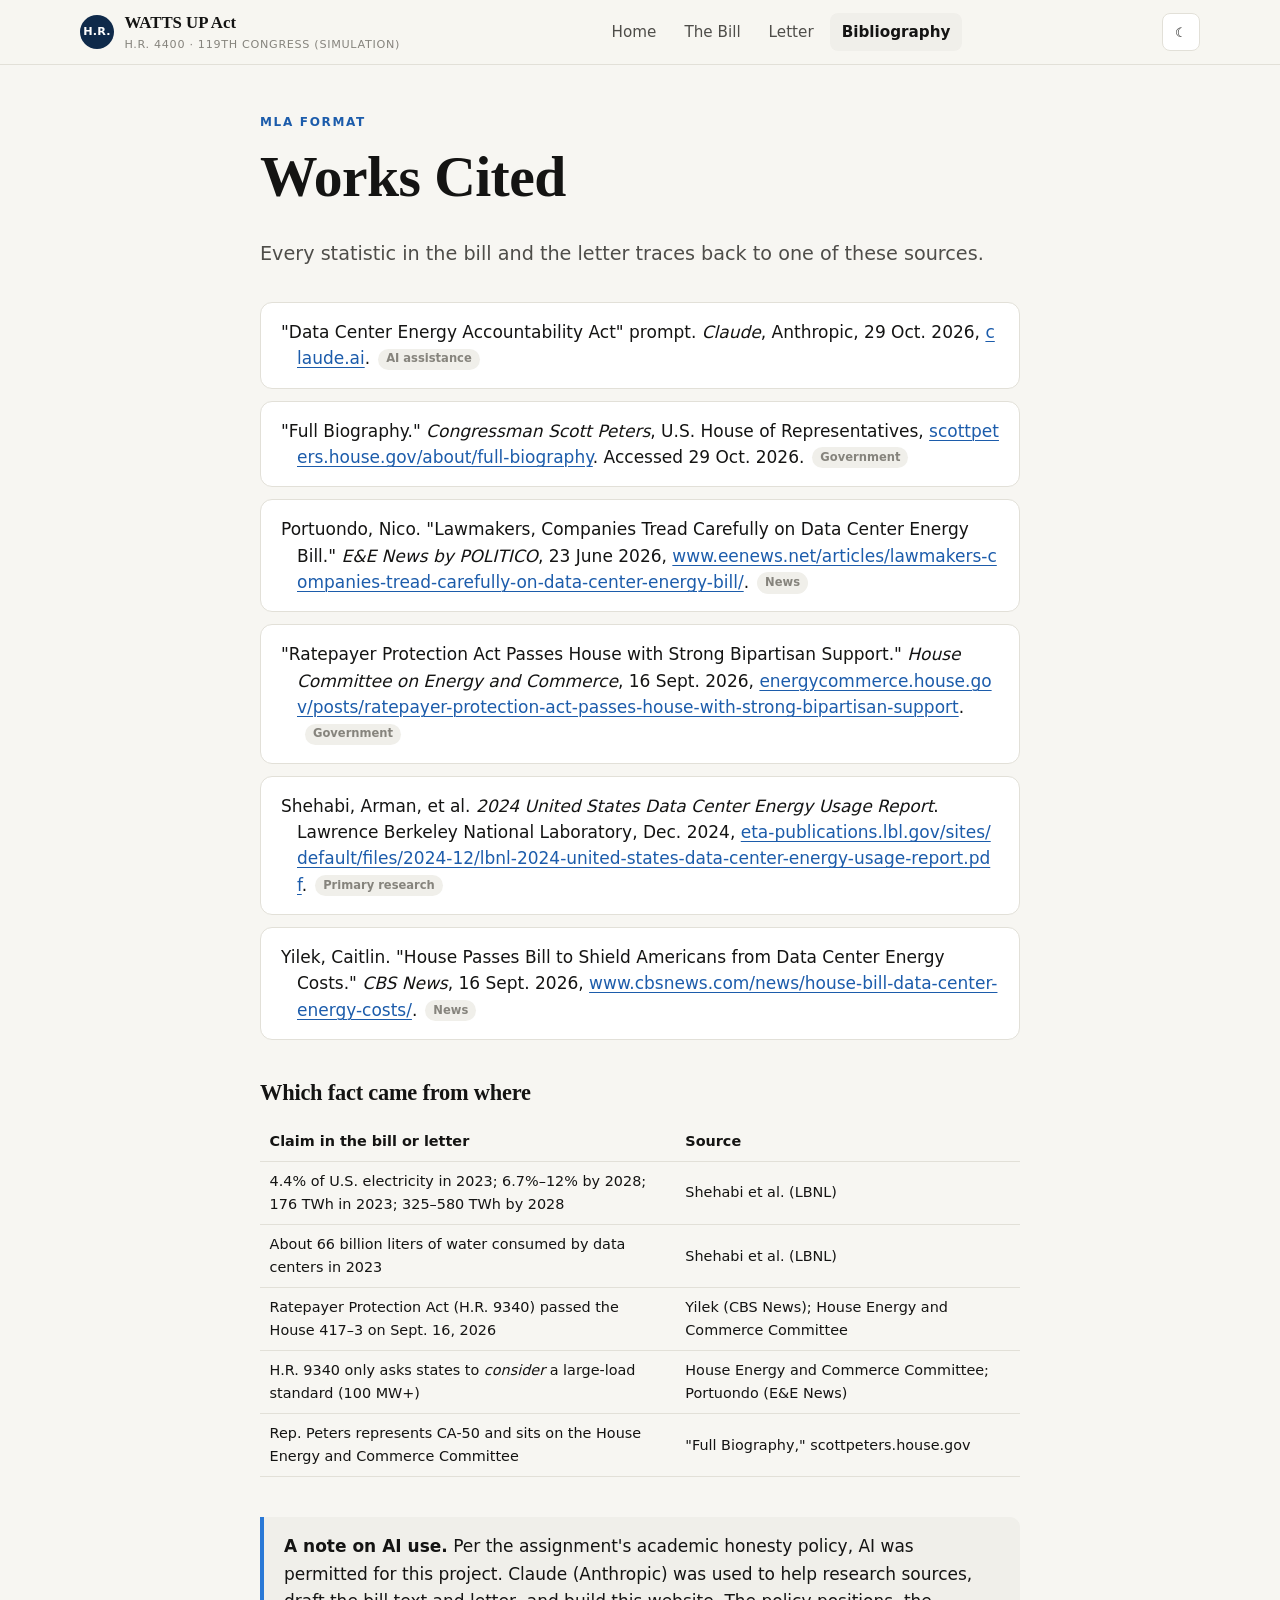
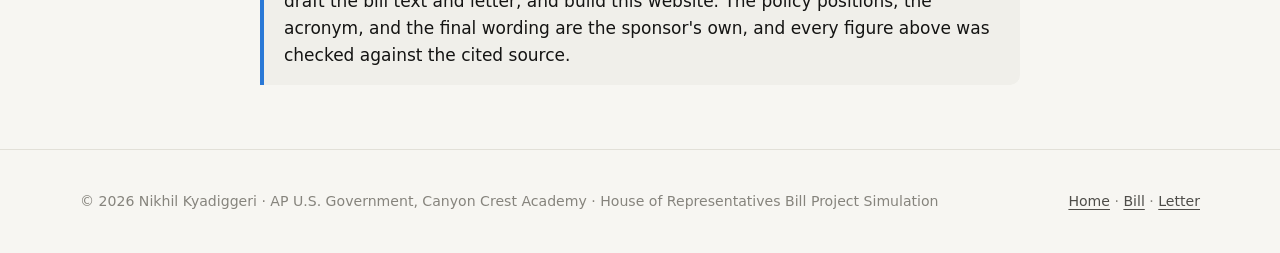
==== bibliography.html @ 98203495 "Publish WATTS UP Act website" ====
<!doctype html>
<html lang="en">
<head>
<meta charset="utf-8">
<meta name="viewport" content="width=device-width, initial-scale=1">
<title>Bibliography — WATTS UP Act</title>
<meta name="description" content="MLA works cited for the WATTS UP Act (H.R. 4400), plus a note on how AI was used in the project.">
<link rel="icon" href="data:image/svg+xml,%3Csvg xmlns='http://www.w3.org/2000/svg' viewBox='0 0 64 64'%3E%3Ccircle cx='32' cy='32' r='30' fill='%230f2a4a'/%3E%3Cpath d='M36 10 20 36h11l-3 18 16-26H33z' fill='%239ec5f4'/%3E%3C/svg%3E">
<link rel="stylesheet" href="styles.css">
<script>try{var t=localStorage.getItem('theme');if(t)document.documentElement.setAttribute('data-theme',t);else if(matchMedia('(prefers-color-scheme: dark)').matches)document.documentElement.setAttribute('data-theme','dark');}catch(e){}</script>
</head>
<body>
<div id="progress" aria-hidden="true"></div>
<header class="site-header">
  <nav class="wrap nav" aria-label="Main">
    <a class="brand" href="index.html"><span class="seal">H.R.</span><span>WATTS UP Act<small>H.R. 4400 · 119th Congress (Simulation)</small></span></a>
    <ul class="nav-links" id="navLinks">
      <li><a href="index.html">Home</a></li>
      <li><a href="bill.html">The Bill</a></li>
      <li><a href="letter.html">Letter</a></li>
      <li><a href="bibliography.html" aria-current="page">Bibliography</a></li>
    </ul>
    <div style="display:flex;gap:.5rem">
      <button class="icon-btn" id="themeBtn" title="Toggle dark mode" aria-label="Toggle dark mode">☾</button>
      <button class="icon-btn menu-btn" id="menuBtn" aria-label="Open menu" aria-controls="navLinks">☰</button>
    </div>
  </nav>
</header>

<main class="narrow" style="padding:3rem 0 4rem">
  <div class="section-head">
    <div class="eyebrow">MLA format</div>
    <h1>Works Cited</h1>
    <p class="lede">Every statistic in the bill and the letter traces back to one of these sources.</p>
  </div>

  <ol class="refs">
    <li>"Data Center Energy Accountability Act" prompt. <em>Claude</em>, Anthropic, 29 Oct. 2026, <a href="https://claude.ai" rel="noopener">claude.ai</a>.<span class="tag">AI assistance</span></li>
    <li>"Full Biography." <em>Congressman Scott Peters</em>, U.S. House of Representatives, <a href="https://scottpeters.house.gov/about/full-biography" rel="noopener">scottpeters.house.gov/about/full-biography</a>. Accessed 29 Oct. 2026.<span class="tag">Government</span></li>
    <li>Portuondo, Nico. "Lawmakers, Companies Tread Carefully on Data Center Energy Bill." <em>E&amp;E News by POLITICO</em>, 23 June 2026, <a href="https://www.eenews.net/articles/lawmakers-companies-tread-carefully-on-data-center-energy-bill/" rel="noopener">www.eenews.net/articles/lawmakers-companies-tread-carefully-on-data-center-energy-bill/</a>.<span class="tag">News</span></li>
    <li>"Ratepayer Protection Act Passes House with Strong Bipartisan Support." <em>House Committee on Energy and Commerce</em>, 16 Sept. 2026, <a href="https://energycommerce.house.gov/posts/ratepayer-protection-act-passes-house-with-strong-bipartisan-support" rel="noopener">energycommerce.house.gov/posts/ratepayer-protection-act-passes-house-with-strong-bipartisan-support</a>.<span class="tag">Government</span></li>
    <li>Shehabi, Arman, et al. <em>2024 United States Data Center Energy Usage Report</em>. Lawrence Berkeley National Laboratory, Dec. 2024, <a href="https://eta-publications.lbl.gov/sites/default/files/2024-12/lbnl-2024-united-states-data-center-energy-usage-report.pdf" rel="noopener">eta-publications.lbl.gov/sites/default/files/2024-12/lbnl-2024-united-states-data-center-energy-usage-report.pdf</a>.<span class="tag">Primary research</span></li>
    <li>Yilek, Caitlin. "House Passes Bill to Shield Americans from Data Center Energy Costs." <em>CBS News</em>, 16 Sept. 2026, <a href="https://www.cbsnews.com/news/house-bill-data-center-energy-costs/" rel="noopener">www.cbsnews.com/news/house-bill-data-center-energy-costs/</a>.<span class="tag">News</span></li>
  </ol>

  <h2 style="font-size:1.4rem;margin-top:2.5rem">Which fact came from where</h2>
  <table class="data">
    <thead><tr><th>Claim in the bill or letter</th><th>Source</th></tr></thead>
    <tbody>
      <tr><td>4.4% of U.S. electricity in 2023; 6.7%–12% by 2028; 176 TWh in 2023; 325–580 TWh by 2028</td><td>Shehabi et al. (LBNL)</td></tr>
      <tr><td>About 66 billion liters of water consumed by data centers in 2023</td><td>Shehabi et al. (LBNL)</td></tr>
      <tr><td>Ratepayer Protection Act (H.R. 9340) passed the House 417–3 on Sept. 16, 2026</td><td>Yilek (CBS News); House Energy and Commerce Committee</td></tr>
      <tr><td>H.R. 9340 only asks states to <em>consider</em> a large-load standard (100 MW+)</td><td>House Energy and Commerce Committee; Portuondo (E&amp;E News)</td></tr>
      <tr><td>Rep. Peters represents CA-50 and sits on the House Energy and Commerce Committee</td><td>"Full Biography," scottpeters.house.gov</td></tr>
    </tbody>
  </table>

  <div class="callout" style="margin-top:2.5rem">
    <strong>A note on AI use.</strong> Per the assignment's academic honesty policy, AI was permitted for this project. Claude (Anthropic) was used to help research sources, draft the bill text and letter, and build this website. The policy positions, the acronym, and the final wording are the sponsor's own, and every figure above was checked against the cited source.
  </div>
</main>

<footer class="site-footer">
  <div class="wrap">
    <div>© <span id="year">2026</span> Nikhil Kyadiggeri · AP U.S. Government, Canyon Crest Academy · House of Representatives Bill Project Simulation</div>
    <div><a href="index.html">Home</a> · <a href="bill.html">Bill</a> · <a href="letter.html">Letter</a></div>
  </div>
</footer>
<script src="app.js"></script>
</body>
</html>
---- styles.css ----
/* Data Center Energy Accountability Act — site styles
   Self-contained: no external fonts or libraries. */

:root {
  color-scheme: light;
  --bg: #f7f6f2;
  --surface: #ffffff;
  --surface-2: #f0efea;
  --ink: #141413;
  --ink-2: #4e4d49;
  --muted: #86847d;
  --line: #e2e0d8;
  --navy: #0f2a4a;
  --navy-2: #163b66;
  --accent: #2a78d6;      /* series-1 light */
  --accent-ink: #1c5cab;
  --amber: #c98500;
  --good: #0ca30c;
  --critical: #d03b3b;
  --chart-grid: #e1e0d9;
  --chart-axis: #c3c2b7;
  --shadow: 0 1px 2px rgba(20,20,19,.06), 0 8px 24px rgba(20,20,19,.08);
  --radius: 14px;
  --serif: "Iowan Old Style", "Palatino Linotype", "Book Antiqua", Palatino, Georgia, "Times New Roman", serif;
  --sans: system-ui, -apple-system, "Segoe UI", Roboto, "Helvetica Neue", Arial, sans-serif;
  --mono: ui-monospace, SFMono-Regular, Menlo, Consolas, monospace;
}
:root[data-theme="dark"] {
  color-scheme: dark;
  --bg: #0f0f0e;
  --surface: #1a1a19;
  --surface-2: #232321;
  --ink: #f0efec;
  --ink-2: #c3c2b7;
  --muted: #8f8e87;
  --line: #2c2c2a;
  --navy: #0b1b30;
  --navy-2: #122a4a;
  --accent: #3987e5;      /* series-1 dark */
  --accent-ink: #86b6ef;
  --amber: #eda100;
  --chart-grid: #2c2c2a;
  --chart-axis: #383835;
  --shadow: 0 1px 2px rgba(0,0,0,.4), 0 8px 24px rgba(0,0,0,.35);
}

* { box-sizing: border-box; }
html { scroll-behavior: smooth; }
@media (prefers-reduced-motion: reduce) { html { scroll-behavior: auto; } }
body {
  margin: 0;
  font-family: var(--sans);
  font-size: 17px;
  line-height: 1.6;
  color: var(--ink);
  background: var(--bg);
  -webkit-font-smoothing: antialiased;
}
h1, h2, h3, h4 { font-family: var(--serif); font-weight: 600; line-height: 1.15; margin: 0 0 .5em; letter-spacing: -.01em; }
h1 { font-size: clamp(2.2rem, 5vw, 3.6rem); }
h2 { font-size: clamp(1.7rem, 3.2vw, 2.4rem); }
h3 { font-size: 1.3rem; }
p { margin: 0 0 1em; }
a { color: var(--accent-ink); text-decoration-thickness: 1px; text-underline-offset: 3px; }
a:hover { color: var(--accent); }
.eyebrow { font-family: var(--sans); text-transform: uppercase; letter-spacing: .14em; font-size: .75rem; font-weight: 700; color: var(--accent-ink); margin-bottom: .75rem; }
.lede { font-size: 1.2rem; color: var(--ink-2); max-width: 62ch; }
.muted { color: var(--muted); }
.wrap { width: min(1120px, 100% - 2rem); margin-inline: auto; }
.narrow { width: min(760px, 100% - 2rem); margin-inline: auto; }
section { padding: clamp(3rem, 7vw, 5.5rem) 0; }
.section-head { max-width: 70ch; margin-bottom: 2rem; }

/* Progress bar */
#progress { position: fixed; top: 0; left: 0; height: 3px; width: 0; background: var(--accent); z-index: 60; transition: width .1s linear; }

/* Header */
.site-header {
  position: sticky; top: 0; z-index: 50;
  background: color-mix(in srgb, var(--bg) 86%, transparent);
  backdrop-filter: saturate(160%) blur(10px);
  -webkit-backdrop-filter: saturate(160%) blur(10px);
  border-bottom: 1px solid var(--line);
}
.nav { display: flex; align-items: center; justify-content: space-between; gap: 1rem; height: 64px; }
.brand { display: flex; align-items: center; gap: .65rem; text-decoration: none; color: var(--ink); font-family: var(--serif); font-weight: 700; font-size: 1.05rem; }
.brand .seal { width: 34px; height: 34px; border-radius: 50%; background: var(--navy); display: grid; place-items: center; color: #fff; font-family: var(--sans); font-size: .7rem; font-weight: 800; letter-spacing: .02em; }
.brand small { display: block; font-family: var(--sans); font-weight: 500; font-size: .7rem; color: var(--muted); letter-spacing: .06em; text-transform: uppercase; }
.nav-links { display: flex; align-items: center; gap: .25rem; list-style: none; margin: 0; padding: 0; }
.nav-links a { display: inline-block; padding: .45rem .75rem; border-radius: 8px; text-decoration: none; color: var(--ink-2); font-weight: 500; font-size: .95rem; }
.nav-links a:hover { background: var(--surface-2); color: var(--ink); }
.nav-links a[aria-current="page"] { color: var(--ink); background: var(--surface-2); font-weight: 600; }
.icon-btn { border: 1px solid var(--line); background: var(--surface); color: var(--ink); border-radius: 8px; width: 38px; height: 38px; display: grid; place-items: center; cursor: pointer; }
.icon-btn:hover { background: var(--surface-2); }
.menu-btn { display: none; }
@media (max-width: 760px) {
  .menu-btn { display: grid; }
  .nav-links { display: none; position: absolute; top: 64px; left: 0; right: 0; flex-direction: column; align-items: stretch; background: var(--surface); border-bottom: 1px solid var(--line); padding: .5rem 1rem 1rem; box-shadow: var(--shadow); }
  .nav-links.open { display: flex; }
  .nav-links a { padding: .8rem .75rem; }
}

/* Buttons */
.btn { display: inline-flex; align-items: center; gap: .5rem; padding: .8rem 1.25rem; border-radius: 10px; font-weight: 600; text-decoration: none; border: 1px solid transparent; cursor: pointer; font-size: 1rem; transition: transform .15s ease, background .15s ease; }
.btn:hover { transform: translateY(-1px); }
.btn-primary { background: var(--accent); color: #fff; }
.btn-primary:hover { background: var(--accent-ink); color: #fff; }
.btn-ghost { background: transparent; color: #fff; border-color: rgba(255,255,255,.35); }
.btn-ghost:hover { background: rgba(255,255,255,.1); }
.btn-outline { background: var(--surface); color: var(--ink); border-color: var(--line); }
.btn-outline:hover { background: var(--surface-2); }

/* Hero */
.hero {
  position: relative; overflow: hidden; color: #fff;
  background: radial-gradient(1200px 600px at 10% -10%, #2a78d6 0%, transparent 55%),
              radial-gradient(900px 500px at 100% 110%, #1c5cab 0%, transparent 50%),
              linear-gradient(160deg, var(--navy) 0%, #0a1c33 100%);
  padding: clamp(4rem, 9vw, 7rem) 0;
}
.hero::after { content: ""; position: absolute; inset: 0; background-image: linear-gradient(rgba(255,255,255,.05) 1px, transparent 1px), linear-gradient(90deg, rgba(255,255,255,.05) 1px, transparent 1px); background-size: 48px 48px; mask-image: radial-gradient(ellipse at center, #000 30%, transparent 75%); pointer-events: none; }
.hero .wrap { position: relative; z-index: 1; }
.hero .eyebrow { color: #9ec5f4; }
.hero h1 { color: #fff; max-width: 18ch; }
.hero h1 em { font-style: italic; color: #9ec5f4; }
.hero .lede { color: #d6e4f7; }
.hero-actions { display: flex; flex-wrap: wrap; gap: .75rem; margin-top: 1.75rem; }
.hero-meta { margin-top: 2.5rem; display: flex; flex-wrap: wrap; gap: 1.5rem 2.5rem; font-size: .85rem; color: #b7d3f6; }
.hero-meta b { display: block; color: #fff; font-size: 1rem; }

/* Stat tiles */
.stats { display: grid; grid-template-columns: repeat(auto-fit, minmax(220px, 1fr)); gap: 1rem; margin-top: -3rem; position: relative; z-index: 2; }
.stat { background: var(--surface); border: 1px solid var(--line); border-radius: var(--radius); padding: 1.4rem 1.5rem; box-shadow: var(--shadow); }
.stat .value { font-family: var(--serif); font-size: 2.4rem; font-weight: 700; line-height: 1; color: var(--ink); }
.stat .value small { font-size: 1.1rem; color: var(--muted); font-weight: 500; margin-left: .15rem; }
.stat .label { color: var(--ink-2); margin-top: .5rem; font-size: .95rem; }
.stat .src { color: var(--muted); font-size: .78rem; margin-top: .35rem; }

/* Pillars */
.pillars { display: grid; grid-template-columns: repeat(auto-fit, minmax(260px, 1fr)); gap: 1.25rem; }
.pillar { background: var(--surface); border: 1px solid var(--line); border-radius: var(--radius); padding: 1.6rem; position: relative; overflow: hidden; transition: transform .2s ease, box-shadow .2s ease; }
.pillar:hover { transform: translateY(-3px); box-shadow: var(--shadow); }
.pillar .num { font-family: var(--serif); font-size: 3rem; line-height: 1; color: var(--accent); opacity: .25; position: absolute; top: .6rem; right: 1rem; font-weight: 700; }
.pillar h3 { margin-top: .25rem; }
.pillar p { color: var(--ink-2); margin-bottom: .75rem; }
.pillar a { font-weight: 600; font-size: .95rem; }

/* Two-column */
.split { display: grid; grid-template-columns: 1.1fr .9fr; gap: 3rem; align-items: start; }
@media (max-width: 860px) { .split { grid-template-columns: 1fr; } }

/* Chart */
.card { background: var(--surface); border: 1px solid var(--line); border-radius: var(--radius); padding: 1.5rem; box-shadow: var(--shadow); }
.chart-head { display: flex; justify-content: space-between; align-items: baseline; gap: 1rem; flex-wrap: wrap; margin-bottom: .5rem; }
.chart-head h3 { margin: 0; font-family: var(--sans); font-size: 1.05rem; font-weight: 700; }
.chart-head .sub { color: var(--muted); font-size: .85rem; }
.chart-wrap { position: relative; }
.chart-wrap svg { width: 100%; height: auto; display: block; font-family: var(--sans); }
.chart-wrap .tip { position: absolute; pointer-events: none; background: var(--ink); color: var(--bg); padding: .5rem .7rem; border-radius: 8px; font-size: .82rem; line-height: 1.35; white-space: nowrap; transform: translate(-50%, calc(-100% - 12px)); opacity: 0; transition: opacity .12s ease; box-shadow: var(--shadow); }
.chart-wrap .tip.show { opacity: 1; }
.chart-wrap .tip b { display: block; font-size: .9rem; }
.chart-foot { display: flex; justify-content: space-between; gap: 1rem; flex-wrap: wrap; align-items: center; margin-top: .75rem; font-size: .82rem; color: var(--muted); }
.legend { display: flex; gap: 1.25rem; flex-wrap: wrap; }
.legend span { display: inline-flex; align-items: center; gap: .4rem; }
.legend i { width: 18px; height: 0; border-top: 2px solid var(--accent); display: inline-block; }
.legend i.dash { border-top-style: dashed; }
.legend i.band { width: 18px; height: 10px; border: 0; background: var(--accent); opacity: .18; border-radius: 2px; }
.table-toggle { background: none; border: 0; color: var(--accent-ink); font: inherit; font-size: .82rem; cursor: pointer; text-decoration: underline; text-underline-offset: 3px; padding: 0; }
table.data { width: 100%; border-collapse: collapse; margin-top: 1rem; font-size: .9rem; }
table.data th, table.data td { text-align: left; padding: .5rem .6rem; border-bottom: 1px solid var(--line); }
table.data td.num { font-variant-numeric: tabular-nums; text-align: right; }
table.data th.num { text-align: right; }

/* Calculator */
.calc { display: grid; gap: 1.25rem; }
.calc label { font-weight: 600; display: flex; justify-content: space-between; align-items: baseline; }
.calc label output { font-family: var(--mono); font-weight: 600; color: var(--accent-ink); }
.calc input[type=range] { width: 100%; accent-color: var(--accent); }
.calc .ticks { display: flex; justify-content: space-between; font-size: .75rem; color: var(--muted); margin-top: -.5rem; }
.results { display: grid; grid-template-columns: repeat(auto-fit, minmax(150px, 1fr)); gap: .75rem; }
.result { background: var(--surface-2); border-radius: 10px; padding: .9rem 1rem; }
.result .v { font-family: var(--serif); font-size: 1.55rem; font-weight: 700; line-height: 1.1; }
.result .k { font-size: .8rem; color: var(--ink-2); margin-top: .25rem; }
.calc .note { font-size: .82rem; color: var(--muted); }
.calc .split-bar { display: flex; height: 14px; border-radius: 7px; overflow: hidden; gap: 2px; background: var(--surface-2); }
.calc .split-bar span { display: block; height: 100%; transition: width .3s ease; }
.calc .split-bar .a { background: var(--accent); }
.calc .split-bar .b { background: #1baf7a; }
.calc .split-bar .c { background: #eda100; }
.split-legend { display: flex; flex-wrap: wrap; gap: 1rem; font-size: .8rem; color: var(--ink-2); }
.split-legend i { display: inline-block; width: 10px; height: 10px; border-radius: 3px; margin-right: .35rem; vertical-align: middle; }

/* Timeline */
.timeline { list-style: none; margin: 0; padding: 0; display: grid; gap: 0; position: relative; }
.timeline::before { content: ""; position: absolute; left: 11px; top: 8px; bottom: 8px; width: 2px; background: var(--line); }
.timeline li { position: relative; padding: 0 0 1.4rem 2.2rem; }
.timeline li::before { content: ""; position: absolute; left: 4px; top: .45rem; width: 16px; height: 16px; border-radius: 50%; background: var(--accent); border: 3px solid var(--bg); box-shadow: 0 0 0 2px var(--accent); }
.timeline b { display: block; font-family: var(--serif); font-size: 1.1rem; }
.timeline span { color: var(--ink-2); }

/* Bill page */
.doc-layout { display: grid; grid-template-columns: 240px 1fr; gap: 3rem; align-items: start; }
@media (max-width: 900px) { .doc-layout { grid-template-columns: 1fr; } .toc { position: static !important; } }
.toc { position: sticky; top: 84px; }
.toc ol { list-style: none; margin: 0; padding: 0; border-left: 2px solid var(--line); }
.toc li a { display: block; padding: .45rem .9rem; color: var(--ink-2); text-decoration: none; font-size: .92rem; border-left: 2px solid transparent; margin-left: -2px; }
.toc li a:hover { color: var(--ink); }
.toc li a.active { color: var(--accent-ink); border-left-color: var(--accent); font-weight: 600; }
.toc .tools { margin-top: 1rem; display: grid; gap: .5rem; }
.bill-paper { background: var(--surface); border: 1px solid var(--line); border-radius: var(--radius); padding: clamp(1.5rem, 4vw, 3rem); box-shadow: var(--shadow); }
.bill-paper .header-block { text-align: center; border-bottom: 1px solid var(--line); padding-bottom: 1.5rem; margin-bottom: 2rem; }
.bill-paper .header-block .congress { font-family: var(--sans); text-transform: uppercase; letter-spacing: .16em; font-size: .75rem; color: var(--muted); }
.bill-paper .header-block .hr { font-family: var(--serif); font-size: 1.5rem; font-weight: 700; margin: .25rem 0; }
.bill-paper .header-block .intro { color: var(--ink-2); font-size: .95rem; }
.bill-paper .enact { font-style: italic; color: var(--ink-2); margin: 1.25rem 0 2rem; }
.bill-section { border-top: 1px solid var(--line); padding: 1.5rem 0 0; margin-top: 1.5rem; scroll-margin-top: 90px; }
.bill-section h2 { font-size: 1.35rem; display: flex; align-items: center; justify-content: space-between; gap: 1rem; cursor: pointer; margin: 0; }
.bill-section h2 .chev { width: 28px; height: 28px; border-radius: 50%; border: 1px solid var(--line); display: grid; place-items: center; font-size: .9rem; color: var(--muted); transition: transform .2s ease; flex: none; }
.bill-section.collapsed h2 .chev { transform: rotate(-90deg); }
.bill-section .body { margin-top: 1rem; overflow: hidden; }
.bill-section.collapsed .body { display: none; }
.bill-section .plain { background: var(--surface-2); border-left: 3px solid var(--accent); padding: .8rem 1rem; border-radius: 0 8px 8px 0; margin-top: 1rem; font-size: .95rem; }
.bill-section .plain b { color: var(--accent-ink); }
.bill-section ol.clauses { padding-left: 1.3rem; }
.bill-section ol.clauses li { margin-bottom: .55rem; }
.bill-section ol.clauses li::marker { color: var(--accent-ink); font-weight: 600; }
.signature { margin-top: 2rem; border-top: 1px solid var(--line); padding-top: 1.25rem; color: var(--ink-2); font-size: .95rem; }
.signature b { color: var(--ink); }
.pill { display: inline-block; padding: .2rem .6rem; border-radius: 999px; background: var(--surface-2); font-size: .78rem; font-weight: 600; color: var(--ink-2); }
.toast { position: fixed; left: 50%; bottom: 24px; transform: translate(-50%, 20px); background: var(--ink); color: var(--bg); padding: .6rem 1rem; border-radius: 10px; font-size: .9rem; opacity: 0; transition: all .2s ease; z-index: 70; pointer-events: none; }
.toast.show { opacity: 1; transform: translate(-50%, 0); }

/* Letter page */
.letter-paper { background: var(--surface); border: 1px solid var(--line); border-radius: var(--radius); padding: clamp(1.75rem, 5vw, 3.5rem); box-shadow: var(--shadow); font-family: var(--serif); font-size: 1.08rem; line-height: 2; }
.letter-paper p { margin-bottom: 1.2em; }
.letter-paper .addr { line-height: 1.5; margin-bottom: 1.5em; }
.letter-paper .sig { margin-top: 1.5em; }
.proof { margin-top: 2rem; }
.proof .frame { border: 2px dashed var(--line); border-radius: var(--radius); padding: 2rem; text-align: center; color: var(--muted); background: var(--surface-2); }
.proof img { max-width: 100%; border-radius: 10px; border: 1px solid var(--line); box-shadow: var(--shadow); }

/* Bibliography */
.refs { list-style: none; margin: 0; padding: 0; display: grid; gap: .75rem; }
.refs li { background: var(--surface); border: 1px solid var(--line); border-radius: 12px; padding: 1rem 1.25rem; padding-left: 2.25rem; text-indent: -1rem; line-height: 1.55; }
.refs li em { font-style: italic; }
.refs li a { word-break: break-all; }
.refs li .tag { display: inline-block; text-indent: 0; margin-left: .5rem; padding: .1rem .5rem; border-radius: 999px; background: var(--surface-2); font-size: .72rem; color: var(--muted); font-weight: 600; vertical-align: middle; }
.callout { background: var(--surface-2); border-left: 4px solid var(--accent); padding: 1rem 1.25rem; border-radius: 0 10px 10px 0; }

/* Footer */
.site-footer { border-top: 1px solid var(--line); padding: 2.5rem 0; color: var(--muted); font-size: .88rem; }
.site-footer .wrap { display: flex; justify-content: space-between; gap: 1rem; flex-wrap: wrap; }
.site-footer a { color: var(--ink-2); }

/* Reveal animation */
.reveal { opacity: 0; transform: translateY(14px); transition: opacity .6s ease, transform .6s ease; }
.reveal.in { opacity: 1; transform: none; }
@media (prefers-reduced-motion: reduce) { .reveal { opacity: 1; transform: none; transition: none; } }

/* Utilities */
.grid-2 { display: grid; grid-template-columns: repeat(auto-fit, minmax(280px, 1fr)); gap: 1.25rem; }
.sr-only { position: absolute; width: 1px; height: 1px; overflow: hidden; clip: rect(0 0 0 0); }
.quote { font-family: var(--serif); font-size: 1.35rem; line-height: 1.5; border-left: 4px solid var(--accent); padding-left: 1.25rem; color: var(--ink); margin: 0; }
.quote cite { display: block; font-family: var(--sans); font-size: .85rem; color: var(--muted); margin-top: .75rem; font-style: normal; }
.cta { background: var(--navy); color: #fff; border-radius: var(--radius); padding: clamp(2rem, 5vw, 3.5rem); display: flex; justify-content: space-between; align-items: center; gap: 2rem; flex-wrap: wrap; }
.cta h2 { color: #fff; margin: 0; }
.cta p { color: #c9d8ec; margin: .4rem 0 0; }
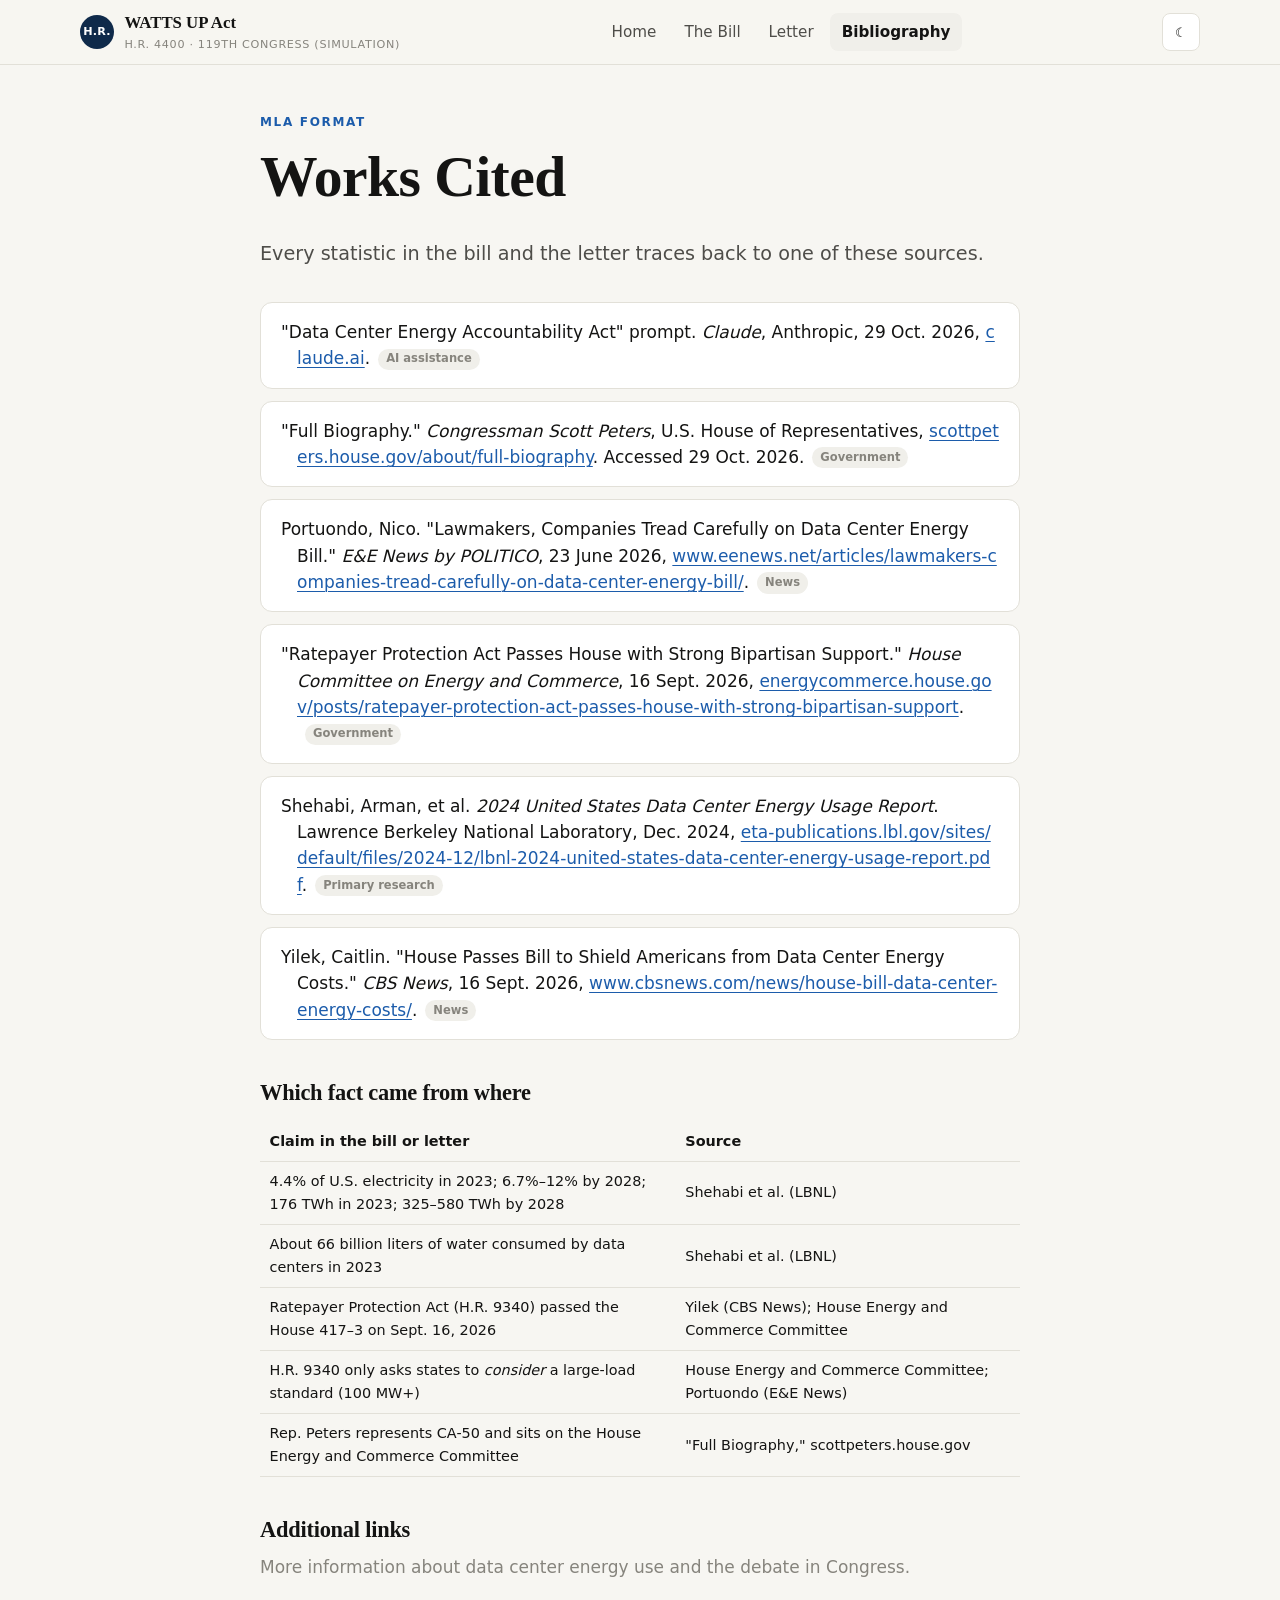
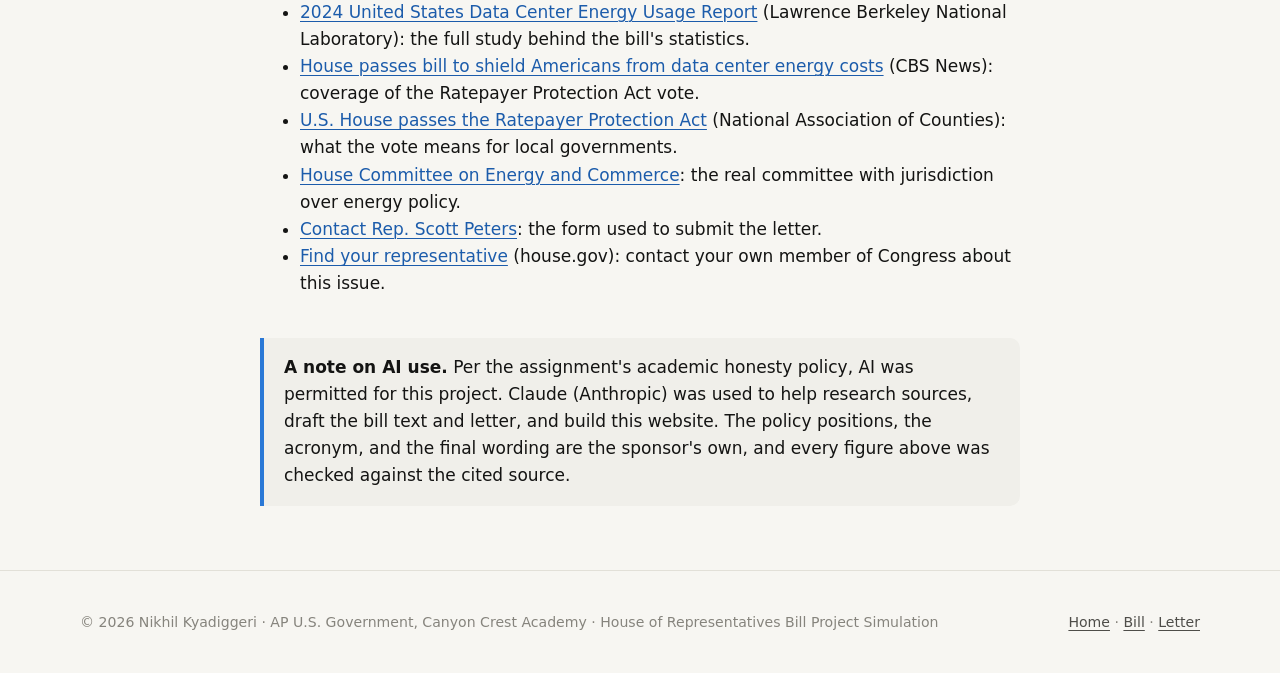
==== commit 906ee163: "Add proof of submission, match letter to bill doc, add additional links" ====
--- a/bibliography.html
+++ b/bibliography.html
@@ -55,6 +55,17 @@
     </tbody>
   </table>
 
+  <h2 style="font-size:1.4rem;margin-top:2.5rem">Additional links</h2>
+  <p class="muted">More information about data center energy use and the debate in Congress.</p>
+  <ul>
+    <li><a href="https://eta-publications.lbl.gov/sites/default/files/2024-12/lbnl-2024-united-states-data-center-energy-usage-report.pdf" target="_blank" rel="noopener">2024 United States Data Center Energy Usage Report</a> (Lawrence Berkeley National Laboratory): the full study behind the bill's statistics.</li>
+    <li><a href="https://www.cbsnews.com/news/house-bill-data-center-energy-costs/" target="_blank" rel="noopener">House passes bill to shield Americans from data center energy costs</a> (CBS News): coverage of the Ratepayer Protection Act vote.</li>
+    <li><a href="https://www.naco.org/news/us-house-passes-ratepayer-protection-act" target="_blank" rel="noopener">U.S. House passes the Ratepayer Protection Act</a> (National Association of Counties): what the vote means for local governments.</li>
+    <li><a href="https://energycommerce.house.gov/" target="_blank" rel="noopener">House Committee on Energy and Commerce</a>: the real committee with jurisdiction over energy policy.</li>
+    <li><a href="https://scottpeters.house.gov/contact" target="_blank" rel="noopener">Contact Rep. Scott Peters</a>: the form used to submit the letter.</li>
+    <li><a href="https://www.house.gov/representatives/find-your-representative" target="_blank" rel="noopener">Find your representative</a> (house.gov): contact your own member of Congress about this issue.</li>
+  </ul>
+
   <div class="callout" style="margin-top:2.5rem">
     <strong>A note on AI use.</strong> Per the assignment's academic honesty policy, AI was permitted for this project. Claude (Anthropic) was used to help research sources, draft the bill text and letter, and build this website. The policy positions, the acronym, and the final wording are the sponsor's own, and every figure above was checked against the cited source.
   </div>
--- a/styles.css
+++ b/styles.css
@@ -265,3 +265,117 @@
 .cta { background: var(--navy); color: #fff; border-radius: var(--radius); padding: clamp(2rem, 5vw, 3.5rem); display: flex; justify-content: space-between; align-items: center; gap: 2rem; flex-wrap: wrap; }
 .cta h2 { color: #fff; margin: 0; }
 .cta p { color: #c9d8ec; margin: .4rem 0 0; }
+
+/* ===== Motion layer: intro, parallax background, live ticker ===== */
+
+/* Intro overlay (added by JS; harmless if JS never runs because it is hidden until .is-on) */
+#intro { position: fixed; inset: 0; z-index: 100; background: #06101f; display: none; align-items: flex-end; justify-content: center; pointer-events: none; }
+#intro.is-on { display: flex; }
+#intro.is-off { opacity: 0; transition: opacity .7s ease; }
+#intro canvas { position: absolute; inset: 0; width: 100%; height: 100%; }
+#intro .intro-label { position: relative; margin-bottom: 12vh; font-family: var(--sans); font-size: .78rem; letter-spacing: .3em; color: #9ec5f4; display: flex; align-items: center; gap: .6rem; opacity: 0; animation: introLabel .6s ease .25s forwards; }
+#intro .intro-dot { width: 8px; height: 8px; border-radius: 50%; background: #9ec5f4; box-shadow: 0 0 12px #9ec5f4; animation: pulse 1s ease-in-out infinite; }
+@keyframes introLabel { to { opacity: 1; } }
+@keyframes pulse { 0%, 100% { transform: scale(1); opacity: 1; } 50% { transform: scale(1.5); opacity: .5; } }
+body.intro-running { overflow: hidden; }
+body.home.intro-running .hero .wrap > * { opacity: 0; }
+body.home.hero-in .hero .wrap > * { animation: heroIn .8s cubic-bezier(.2,.7,.2,1) forwards; }
+body.home.hero-in .hero .wrap > :nth-child(2) { animation-delay: .08s; }
+body.home.hero-in .hero .wrap > :nth-child(3) { animation-delay: .16s; }
+body.home.hero-in .hero .wrap > :nth-child(4) { animation-delay: .24s; }
+body.home.hero-in .hero .wrap > :nth-child(5) { animation-delay: .32s; }
+@keyframes heroIn { from { opacity: 0; transform: translateY(22px); filter: blur(6px); } to { opacity: 1; transform: none; filter: blur(0); } }
+
+/* Parallax background layer */
+.bg-layer { position: fixed; inset: 0; z-index: 0; pointer-events: none; overflow: hidden; }
+.bg-layer canvas { position: absolute; inset: 0; width: 100%; height: 100%; opacity: .55; }
+.orb { position: absolute; border-radius: 50%; filter: blur(60px); opacity: .35; will-change: transform; }
+.orb-1 { width: 520px; height: 520px; left: -160px; top: 20vh; background: radial-gradient(circle, #2a78d6 0%, transparent 70%); }
+.orb-2 { width: 420px; height: 420px; right: -120px; top: 70vh; background: radial-gradient(circle, #1baf7a 0%, transparent 70%); opacity: .22; }
+.orb-3 { width: 600px; height: 600px; left: 35vw; top: 150vh; background: radial-gradient(circle, #eda100 0%, transparent 70%); opacity: .14; }
+:root[data-theme="dark"] .orb { opacity: .28; }
+:root[data-theme="dark"] .orb-2 { opacity: .18; }
+:root[data-theme="dark"] .orb-3 { opacity: .12; }
+body.home main, body.home .site-header, body.home .site-footer { position: relative; z-index: 1; }
+body.home { background: transparent; }
+body.home::before { content: ""; position: fixed; inset: 0; background: var(--bg); z-index: -1; }
+body.home section:not(.hero), body.home .live-section { background-color: transparent; }
+body.home #pillars, body.home #timeline { background: color-mix(in srgb, var(--surface-2) 72%, transparent); backdrop-filter: blur(2px); }
+
+/* Hero bolts */
+.hero-bolts { position: absolute; inset: 0; pointer-events: none; overflow: hidden; }
+.bolt { position: absolute; width: 64px; fill: #9ec5f4; opacity: .12; filter: drop-shadow(0 0 14px rgba(158,197,244,.8)); will-change: transform; }
+.bolt-a { left: 68%; top: 8%; width: 110px; }
+.bolt-b { left: 86%; top: 42%; width: 70px; transform: rotate(14deg); }
+.bolt-c { left: 56%; top: 62%; width: 46px; transform: rotate(-10deg); }
+@media (max-width: 760px) { .bolt-a { left: 78%; width: 70px; } .bolt-c { display: none; } }
+
+/* Live ticker */
+.live-section { padding-top: 2.5rem; padding-bottom: 0; }
+.live-card { background: var(--navy); color: #fff; border-radius: var(--radius); padding: clamp(1.4rem, 3vw, 2.2rem); box-shadow: var(--shadow); position: relative; overflow: hidden; }
+.live-card::after { content: ""; position: absolute; inset: 0; background: linear-gradient(90deg, transparent 0%, rgba(158,197,244,.08) 50%, transparent 100%); transform: translateX(-100%); animation: sweep 6s linear infinite; pointer-events: none; }
+@keyframes sweep { to { transform: translateX(100%); } }
+.live-head { display: flex; flex-wrap: wrap; align-items: center; gap: .75rem 1.25rem; margin-bottom: 1.25rem; }
+.live-badge { display: inline-flex; align-items: center; gap: .5rem; font-size: .72rem; font-weight: 800; letter-spacing: .18em; color: #9ec5f4; background: rgba(158,197,244,.12); padding: .35rem .7rem; border-radius: 999px; }
+.live-dot { width: 8px; height: 8px; border-radius: 50%; background: #ff5a5a; box-shadow: 0 0 10px #ff5a5a; animation: pulse 1.4s ease-in-out infinite; }
+.live-sub { color: #b7d3f6; font-size: .9rem; }
+.live-grid { display: grid; grid-template-columns: repeat(auto-fit, minmax(230px, 1fr)); gap: 1rem; }
+.live-item { background: rgba(255,255,255,.05); border: 1px solid rgba(255,255,255,.09); border-radius: 12px; padding: 1rem 1.1rem; min-width: 0; }
+.live-k { font-size: .8rem; color: #b7d3f6; margin-bottom: .4rem; }
+.live-v { font-family: var(--serif); font-size: clamp(1.5rem, 2vw, 2rem); font-weight: 700; font-variant-numeric: tabular-nums; line-height: 1.1; color: #fff; white-space: nowrap; overflow: hidden; text-overflow: ellipsis; }
+.live-v small { font-family: var(--sans); font-size: .8rem; font-weight: 600; color: #9ec5f4; margin-left: .4rem; }
+.live-note { font-size: .78rem; color: #9ec5f4; margin-top: .35rem; }
+.live-foot { color: #8fb1dc; font-size: .78rem; margin: 1rem 0 0; }
+
+@media (prefers-reduced-motion: reduce) {
+  #intro, .live-card::after { display: none !important; }
+  .orb, .bolt, [data-speed] { transform: none !important; }
+  body.home.hero-in .hero .wrap > * { animation: none; opacity: 1; }
+  body.home.intro-running .hero .wrap > * { opacity: 1; }
+}
+
+/* ===== Wordmark hero ===== */
+.hero h1.wordmark { font-size: clamp(3.6rem, 12vw, 9.5rem); line-height: .95; letter-spacing: -.03em; max-width: none; margin: .1em 0 .2em; display: flex; align-items: baseline; flex-wrap: wrap; gap: .1em .25em; text-shadow: 0 0 40px rgba(158,197,244,.35); }
+.hero .wm-bolt { font-size: .55em; filter: drop-shadow(0 0 18px rgba(158,197,244,.9)); animation: boltFlicker 4s ease-in-out infinite; }
+.hero .wm-act { font-size: .32em; font-weight: 500; font-style: italic; color: #9ec5f4; letter-spacing: 0; align-self: flex-end; margin-bottom: .18em; }
+@keyframes boltFlicker { 0%, 88%, 100% { opacity: 1; } 90% { opacity: .55; } 92% { opacity: 1; } 95% { opacity: .7; } }
+.hero .acronym-line { font-family: var(--serif); font-size: clamp(1.05rem, 1.8vw, 1.4rem); color: #d6e4f7; max-width: 60ch; margin: 0 0 1.25rem; line-height: 1.4; }
+.hero .acronym-line b { color: #fff; font-weight: 700; border-bottom: 2px solid rgba(158,197,244,.6); }
+body.home.hero-in .hero .wrap > :nth-child(6) { animation-delay: .4s; }
+body.home.hero-in .hero .wrap > :nth-child(7) { animation-delay: .48s; }
+.link-btn { background: none; border: 0; padding: 0; font: inherit; color: var(--accent-ink); text-decoration: underline; text-underline-offset: 3px; cursor: pointer; }
+
+/* ===== Calculator additions ===== */
+.slider-wrap { position: relative; padding-top: 1.4rem; }
+.slider-wrap input { position: relative; z-index: 1; margin: 0; }
+.threshold { position: absolute; top: 0; bottom: 0; width: 2px; background: var(--amber); transform: translateX(-1px); pointer-events: none; }
+.threshold span { position: absolute; top: -2px; left: 6px; white-space: nowrap; font-size: .7rem; font-weight: 700; color: var(--amber); letter-spacing: .04em; }
+.presets { display: flex; flex-wrap: wrap; gap: .4rem; }
+.presets button { font: inherit; font-size: .78rem; font-weight: 600; padding: .35rem .65rem; border-radius: 999px; border: 1px solid var(--line); background: var(--surface); color: var(--ink-2); cursor: pointer; }
+.presets button:hover, .presets button.active { background: var(--accent); color: #fff; border-color: var(--accent); }
+.formula { font-family: var(--mono); font-size: .8rem; color: var(--ink-2); background: var(--surface-2); border-radius: 8px; padding: .6rem .8rem; overflow-x: auto; white-space: nowrap; }
+.formula b { color: var(--accent-ink); }
+
+/* ===== Flood mode ===== */
+.flood-btn { display: inline-flex; align-items: center; gap: .4rem; height: 38px; padding: 0 .8rem; border-radius: 999px; border: 1px solid var(--line); background: var(--surface); color: var(--ink); font: inherit; font-size: .85rem; font-weight: 600; cursor: pointer; transition: background .2s ease, color .2s ease, box-shadow .2s ease; }
+.flood-btn:hover { background: var(--surface-2); }
+.flood-btn[aria-pressed="true"] { background: #0b5fa5; color: #fff; border-color: #0b5fa5; box-shadow: 0 0 0 4px rgba(42,120,214,.25); }
+.flood-btn .fb-icon { font-size: 1rem; line-height: 1; }
+@media (max-width: 760px) { .flood-btn .fb-text { display: none; } .flood-btn { width: 38px; padding: 0; justify-content: center; } }
+#floodCanvas { position: fixed; inset: 0; width: 100%; height: 100%; z-index: 40; pointer-events: none; display: none; }
+body.flooded #floodCanvas { display: block; }
+body.flooded main { filter: url(#waterRipple); }
+body.flooded .hero-bolts, body.flooded .bg-layer canvas { opacity: .25; }
+#floodGauge { position: fixed; left: 16px; bottom: 16px; z-index: 45; width: min(380px, calc(100vw - 32px)); background: rgba(6,24,48,.88); color: #fff; border: 1px solid rgba(158,197,244,.35); border-radius: 14px; padding: .9rem 1rem; backdrop-filter: blur(8px); -webkit-backdrop-filter: blur(8px); box-shadow: 0 12px 40px rgba(0,0,0,.4); font-family: var(--sans); transform: translateY(20px); opacity: 0; transition: transform .4s ease, opacity .4s ease; }
+#floodGauge.show { transform: none; opacity: 1; }
+#floodGauge .fg-head { display: flex; align-items: center; gap: .5rem; font-size: .7rem; font-weight: 800; letter-spacing: .16em; color: #9ec5f4; }
+#floodGauge .fg-big { font-family: var(--serif); font-size: 2rem; font-weight: 700; line-height: 1.1; margin: .35rem 0 .2rem; font-variant-numeric: tabular-nums; }
+#floodGauge .fg-big small { font-family: var(--sans); font-size: .75rem; font-weight: 600; color: #9ec5f4; margin-left: .4rem; }
+#floodGauge .fg-row { font-size: .8rem; color: #d6e4f7; line-height: 1.4; }
+#floodGauge .fg-row b { color: #fff; }
+#floodGauge .fg-grid { display: grid; grid-template-columns: repeat(3, 1fr); gap: .5rem; margin-top: .6rem; }
+#floodGauge .fg-grid div { background: rgba(255,255,255,.06); border-radius: 8px; padding: .45rem .5rem; min-width: 0; }
+#floodGauge .fg-grid b { display: block; font-size: 1rem; font-variant-numeric: tabular-nums; white-space: nowrap; overflow: hidden; text-overflow: ellipsis; }
+#floodGauge .fg-grid span { display: block; font-size: .66rem; color: #9ec5f4; line-height: 1.25; margin-top: .15rem; }
+#floodGauge .fg-foot { font-size: .66rem; color: #8fb1dc; margin-top: .6rem; line-height: 1.35; }
+@media (prefers-reduced-motion: reduce) { .hero .wm-bolt { animation: none; } }
